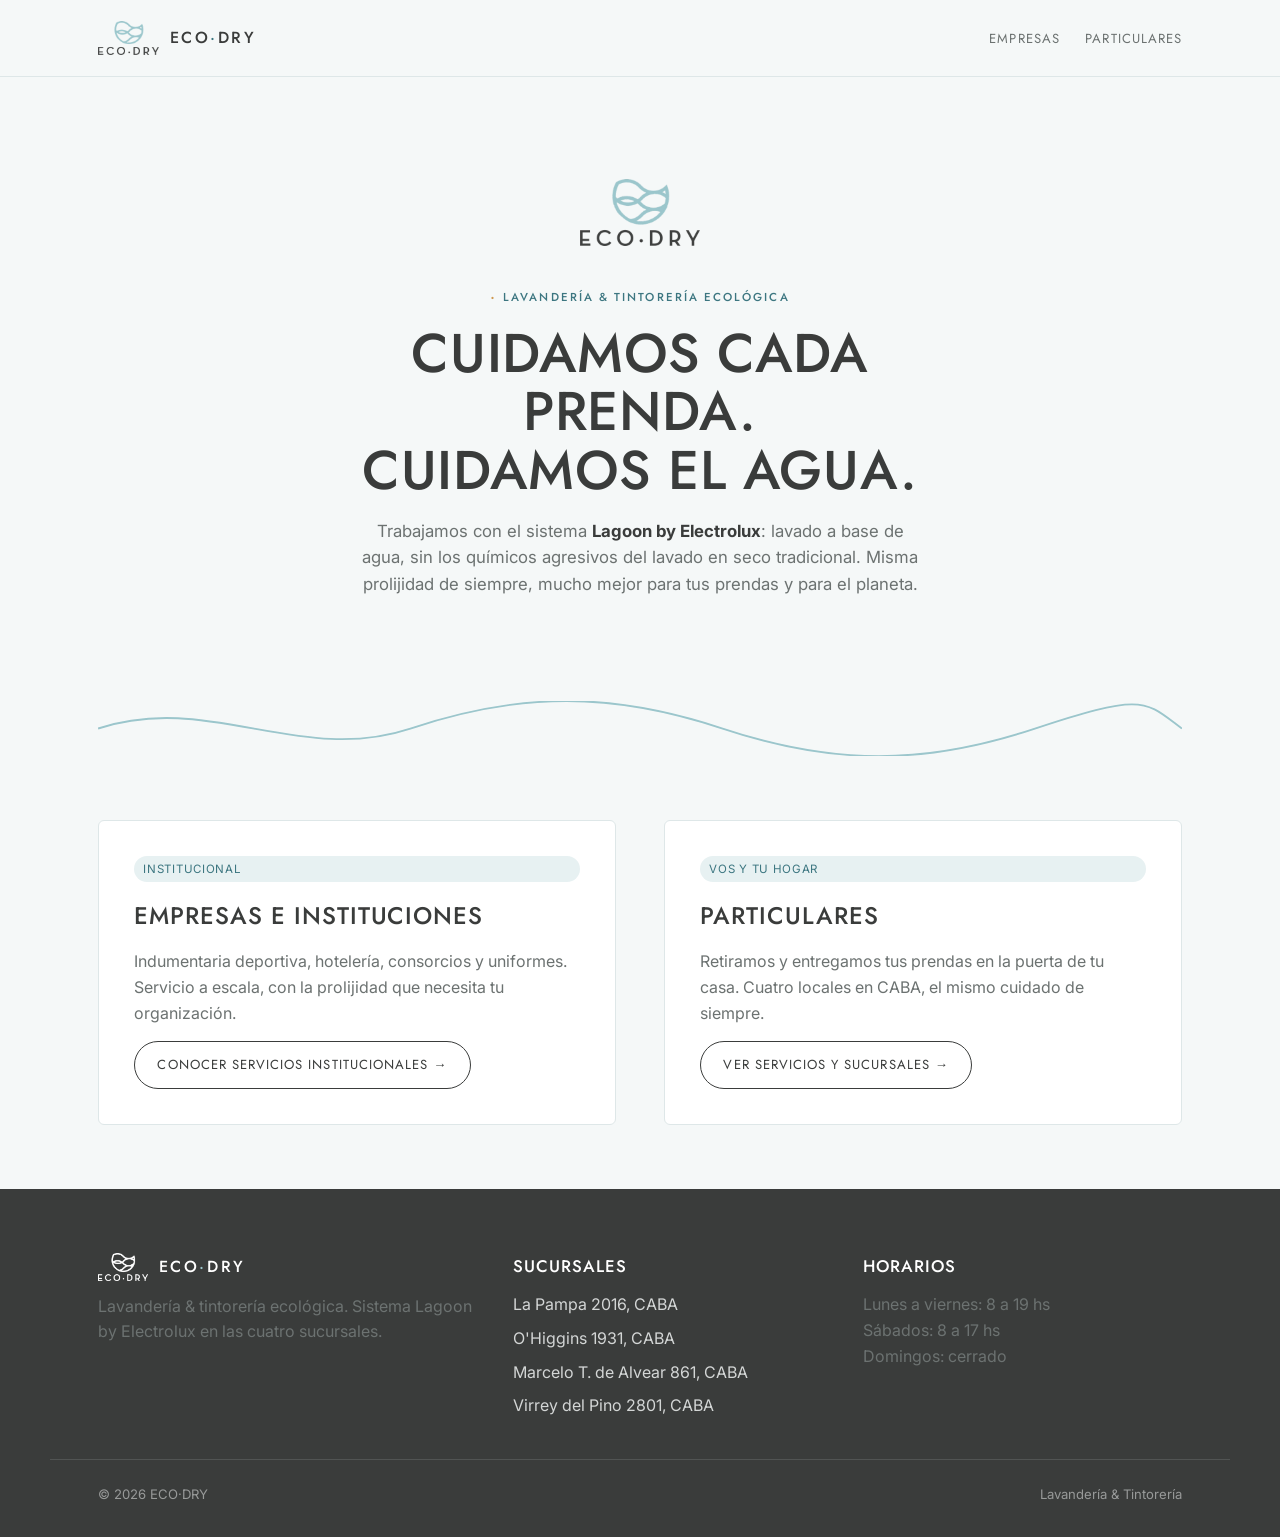
==== index.html @ cd2f5abf "Add files via upload" ====
<!DOCTYPE html>
<html lang="es">
<head>
<meta charset="UTF-8">
<meta name="viewport" content="width=device-width, initial-scale=1.0">
<title>ECO·DRY — Lavandería & Tintorería Ecológica</title>
<meta name="description" content="ECO·DRY: lavandería y tintorería ecológica en CABA con sistema Lagoon by Electrolux. Servicios para empresas, instituciones y particulares.">
<link rel="icon" type="image/png" href="[data-uri]">
<link rel="preconnect" href="https://fonts.googleapis.com">
<link rel="preconnect" href="https://fonts.gstatic.com" crossorigin>
<link href="https://fonts.googleapis.com/css2?family=Jost:wght@400;500;600&family=Inter:wght@400;500;600&display=swap" rel="stylesheet">
<link rel="stylesheet" href="styles.css">
</head>
<body>

<header class="site-header">
  <div class="wrap">
    <a class="brand" href="index.html" aria-label="ECO·DRY — Inicio">
      <img src="[data-uri]" alt="ECO·DRY">
      <span class="brand-word">ECO<span class="dot">·</span>DRY</span>
    </a>
    <nav class="site-nav">
      <a href="empresas.html">Empresas</a>
      <a href="particulares.html">Particulares</a>
    </nav>
  </div>
</header>

<main>
  <section class="section">
    <div class="wrap stack center mx-auto" style="max-width:760px;">
      <img src="[data-uri]" alt="" style="width:120px; margin:0 auto 1.5rem;">
      <span class="eyebrow center" style="justify-content:center;">Lavandería & tintorería ecológica</span>
      <h1>Cuidamos cada prenda.<br>Cuidamos el agua.</h1>
      <p style="font-size:1.05rem; max-width:560px; margin:0 auto;">Trabajamos con el sistema <strong style="color:var(--ink);">Lagoon by Electrolux</strong>: lavado a base de agua, sin los químicos agresivos del lavado en seco tradicional. Misma prolijidad de siempre, mucho mejor para tus prendas y para el planeta.</p>
    </div>
  </section>

  <div class="wrap">
    <svg class="wave-divider" viewBox="0 0 1180 60" fill="none" xmlns="http://www.w3.org/2000/svg" aria-hidden="true">
      <path d="M0 30 C 120 -10, 220 70, 340 30 S 560 -10, 680 30 S 900 70, 1020 30 S 1140 0, 1180 30" stroke="currentColor" stroke-width="2"/>
    </svg>
  </div>

  <section class="section--tight">
    <div class="wrap">
      <div class="cols-2">

        <a href="empresas.html" class="card" style="text-decoration:none; color:inherit; display:flex; flex-direction:column; gap:0.9rem; transition:border-color .25s var(--ease), transform .25s var(--ease);" onmouseover="this.style.borderColor='var(--lagoon-deep)'" onmouseout="this.style.borderColor='var(--line)'">
          <span class="tag">Institucional</span>
          <h2 style="font-size:1.5rem;">Empresas e instituciones</h2>
          <p>Indumentaria deportiva, hotelería, consorcios y uniformes. Servicio a escala, con la prolijidad que necesita tu organización.</p>
          <span class="btn btn-ghost" style="margin-top:auto; width:fit-content;">Conocer servicios institucionales →</span>
        </a>

        <a href="particulares.html" class="card" style="text-decoration:none; color:inherit; display:flex; flex-direction:column; gap:0.9rem; transition:border-color .25s var(--ease);" onmouseover="this.style.borderColor='var(--lagoon-deep)'" onmouseout="this.style.borderColor='var(--line)'">
          <span class="tag">Vos y tu hogar</span>
          <h2 style="font-size:1.5rem;">Particulares</h2>
          <p>Retiramos y entregamos tus prendas en la puerta de tu casa. Cuatro locales en CABA, el mismo cuidado de siempre.</p>
          <span class="btn btn-ghost" style="margin-top:auto; width:fit-content;">Ver servicios y sucursales →</span>
        </a>

      </div>
    </div>
  </section>
</main>

<footer class="site-footer">
  <div class="wrap footer-grid">
    <div>
      <div class="brand" style="margin-bottom:0.8rem;">
        <img src="[data-uri]" alt="" style="height:28px; filter:brightness(0) invert(1);">
        <span class="brand-word" style="color:var(--paper);">ECO<span class="dot" style="color:var(--lagoon);">·</span>DRY</span>
      </div>
      <p>Lavandería & tintorería ecológica. Sistema Lagoon by Electrolux en las cuatro sucursales.</p>
    </div>
    <div>
      <h3>Sucursales</h3>
      <ul class="list-plain stack gap-sm" style="margin-top:0.8rem;">
        <li>La Pampa 2016, CABA</li>
        <li>O'Higgins 1931, CABA</li>
        <li>Marcelo T. de Alvear 861, CABA</li>
        <li>Virrey del Pino 2801, CABA</li>
      </ul>
    </div>
    <div>
      <h3>Horarios</h3>
      <p style="margin-top:0.8rem;">Lunes a viernes: 8 a 19 hs<br>Sábados: 8 a 17 hs<br>Domingos: cerrado</p>
    </div>
  </div>
  <div class="wrap footer-bottom">
    <span>© <span id="year"></span> ECO·DRY</span>
    <span>Lavandería & Tintorería</span>
  </div>
</footer>

<script src="script.js"></script>
</body>
</html>
---- styles.css ----
/* ========================================================================
   ECO·DRY — Shared stylesheet
   Tokens drawn from the brand mark: lagoon teal (#9BC6CC) + carbón ink
   (#3F4140). One organic accent — "sol" — reserved for a single signature
   use per page. Geometry is mostly precise/square; only the brand mark,
   buttons and dividers are allowed to curve, echoing the logo's loops.
   ========================================================================= */

:root {
  /* Color */
  --ink: #3a3c3b;          /* carbón — primary text, from wordmark */
  --ink-soft: #6c7271;     /* secondary text */
  --ink-faint: #9aa0a0;    /* tertiary / captions */
  --mist: #f5f8f8;         /* page background */
  --paper: #ffffff;        /* card surfaces */
  --lagoon: #9bc6cc;       /* brand teal, from icon */
  --lagoon-deep: #3c7680;  /* deepened teal — buttons, links, AA contrast */
  --lagoon-pale: #e7f1f2;  /* tint — section backgrounds, badges */
  --sol: #cf9a52;          /* single warm accent — used sparingly */
  --line: #dee7e8;         /* hairline borders */
  --ink-on-deep: #f3f8f8;  /* text on --lagoon-deep */

  /* Type */
  --font-display: "Jost", "Futura", sans-serif;
  --font-body: "Inter", "Helvetica Neue", sans-serif;

  /* Rhythm */
  --gutter: clamp(1.25rem, 4vw, 3rem);
  --radius-card: 6px;
  --radius-pill: 999px;
  --ease: cubic-bezier(0.22, 1, 0.36, 1);
}

* { box-sizing: border-box; }
html { scroll-behavior: smooth; }
@media (prefers-reduced-motion: reduce) {
  html { scroll-behavior: auto; }
  * { animation-duration: 0.001ms !important; animation-iteration-count: 1 !important; transition-duration: 0.001ms !important; }
}

body {
  margin: 0;
  background: var(--mist);
  color: var(--ink);
  font-family: var(--font-body);
  font-size: 16px;
  line-height: 1.6;
  -webkit-font-smoothing: antialiased;
}

img { max-width: 100%; display: block; }

a { color: var(--lagoon-deep); text-decoration: none; }
a:hover { text-decoration: underline; }

:focus-visible {
  outline: 2px solid var(--lagoon-deep);
  outline-offset: 3px;
  border-radius: 2px;
}

h1, h2, h3 {
  font-family: var(--font-display);
  font-weight: 500;
  text-transform: uppercase;
  letter-spacing: 0.04em;
  color: var(--ink);
  margin: 0;
}

h1 { font-size: clamp(2rem, 5.4vw, 3.4rem); line-height: 1.08; letter-spacing: 0.01em; }
h2 { font-size: clamp(1.5rem, 3vw, 2.1rem); }
h3 { font-size: 1.05rem; letter-spacing: 0.06em; }

p { margin: 0; color: var(--ink-soft); }

.eyebrow {
  display: inline-flex;
  align-items: center;
  gap: 0.5em;
  font-family: var(--font-display);
  text-transform: uppercase;
  letter-spacing: 0.18em;
  font-size: 0.72rem;
  color: var(--lagoon-deep);
  font-weight: 500;
}
.eyebrow::before {
  content: "·";
  font-size: 1.4em;
  line-height: 0;
  color: var(--sol);
}

.dot { color: var(--lagoon-deep); }

/* ---------- Layout helpers ---------- */
.wrap {
  max-width: 1180px;
  margin: 0 auto;
  padding: 0 var(--gutter);
}
.section { padding: clamp(3.5rem, 8vw, 6.5rem) 0; }
.section--tight { padding: clamp(2.5rem, 5vw, 4rem) 0; }
.section--pale { background: var(--lagoon-pale); }
.section--deep { background: var(--lagoon-deep); color: var(--ink-on-deep); }
.section--deep p { color: rgba(243, 248, 248, 0.82); }
.section--deep h2, .section--deep .eyebrow { color: var(--ink-on-deep); }
.section--deep .eyebrow::before { color: var(--paper); }

.stack { display: grid; gap: 1.1rem; }
.cols-2 { display: grid; gap: clamp(1.5rem, 4vw, 3rem); grid-template-columns: 1fr; }
.cols-3 { display: grid; gap: 1.5rem; grid-template-columns: 1fr; }
@media (min-width: 720px) {
  .cols-2 { grid-template-columns: 1fr 1fr; }
  .cols-3 { grid-template-columns: repeat(3, 1fr); }
}

/* ---------- Header ---------- */
.site-header {
  position: sticky;
  top: 0;
  z-index: 40;
  background: rgba(245, 248, 248, 0.92);
  backdrop-filter: blur(8px);
  border-bottom: 1px solid var(--line);
}
.site-header .wrap {
  display: flex;
  align-items: center;
  justify-content: space-between;
  height: 76px;
}
.brand {
  display: flex;
  align-items: center;
  gap: 0.65rem;
  color: var(--ink);
}
.brand img { height: 34px; width: auto; }
.brand-word {
  font-family: var(--font-display);
  letter-spacing: 0.16em;
  font-size: 1rem;
  font-weight: 500;
}
.site-nav {
  display: flex;
  align-items: center;
  gap: clamp(1rem, 2vw, 2rem);
  font-family: var(--font-display);
  letter-spacing: 0.08em;
  font-size: 0.82rem;
  text-transform: uppercase;
}
.site-nav a { color: var(--ink-soft); }
.site-nav a.is-current { color: var(--ink); border-bottom: 1px solid var(--sol); padding-bottom: 4px; }
.site-nav a:hover { color: var(--lagoon-deep); text-decoration: none; }

@media (max-width: 560px) {
  .site-header .wrap { height: auto; flex-wrap: wrap; padding-top: 0.9rem; padding-bottom: 0.9rem; gap: 0.7rem; }
  .site-nav { gap: 1rem; font-size: 0.74rem; }
  .brand-word { font-size: 0.9rem; }
}

/* ---------- Buttons ---------- */
.btn {
  display: inline-flex;
  align-items: center;
  gap: 0.55em;
  font-family: var(--font-display);
  text-transform: uppercase;
  letter-spacing: 0.08em;
  font-size: 0.82rem;
  padding: 0.95em 1.7em;
  border-radius: var(--radius-pill);
  border: 1px solid transparent;
  cursor: pointer;
  transition: transform 0.25s var(--ease), background 0.25s var(--ease), color 0.25s var(--ease), border-color .25s var(--ease);
  white-space: nowrap;
}
.btn:hover { transform: translateY(-1px); text-decoration: none; }
.btn-primary { background: var(--lagoon-deep); color: var(--ink-on-deep); }
.btn-primary:hover { background: #335f68; }
.btn-ghost { background: transparent; color: var(--ink); border-color: var(--ink); }
.btn-ghost:hover { border-color: var(--lagoon-deep); color: var(--lagoon-deep); }
.btn-on-deep { background: var(--paper); color: var(--lagoon-deep); }
.btn-on-deep:hover { background: var(--lagoon-pale); }
.btn-wa { background: #ffffff; color: var(--ink); border-color: var(--line); }
.btn-wa:hover { border-color: var(--lagoon-deep); color: var(--lagoon-deep); }

/* ---------- Cards ---------- */
.card {
  background: var(--paper);
  border: 1px solid var(--line);
  border-radius: var(--radius-card);
  padding: clamp(1.5rem, 3vw, 2.2rem);
}

/* ---------- Wave divider (signature element) ---------- */
.wave-divider {
  display: block;
  width: 100%;
  height: auto;
  color: var(--lagoon);
}
.wave-divider path {
  stroke-dasharray: 1400;
  stroke-dashoffset: 1400;
  animation: draw 2.4s var(--ease) forwards;
}
@keyframes draw { to { stroke-dashoffset: 0; } }

/* ---------- Footer ---------- */
.site-footer {
  background: var(--ink);
  color: rgba(245, 248, 248, 0.82);
  padding: clamp(2.5rem, 5vw, 4rem) 0 2rem;
}
.site-footer h3 { color: var(--paper); }
.site-footer a { color: rgba(245, 248, 248, 0.82); }
.site-footer a:hover { color: var(--lagoon); }
.footer-grid {
  display: grid;
  gap: 2rem;
  grid-template-columns: 1fr;
}
@media (min-width: 720px) {
  .footer-grid { grid-template-columns: 1.2fr 1fr 1fr; }
}
.footer-bottom {
  margin-top: 2.5rem;
  padding-top: 1.5rem;
  border-top: 1px solid rgba(245, 248, 248, 0.12);
  font-size: 0.82rem;
  color: rgba(245, 248, 248, 0.5);
  display: flex;
  flex-wrap: wrap;
  gap: 0.75rem;
  justify-content: space-between;
}

/* ---------- Utility ---------- */
.muted { color: var(--ink-faint); font-size: 0.88rem; }
.center { text-align: center; }
.mx-auto { margin-left: auto; margin-right: auto; }
.gap-sm { gap: 0.5rem; }
.list-plain { list-style: none; margin: 0; padding: 0; }
.tag {
  display: inline-block;
  font-size: 0.72rem;
  letter-spacing: 0.06em;
  text-transform: uppercase;
  padding: 0.35em 0.8em;
  border-radius: var(--radius-pill);
  background: var(--lagoon-pale);
  color: var(--lagoon-deep);
}
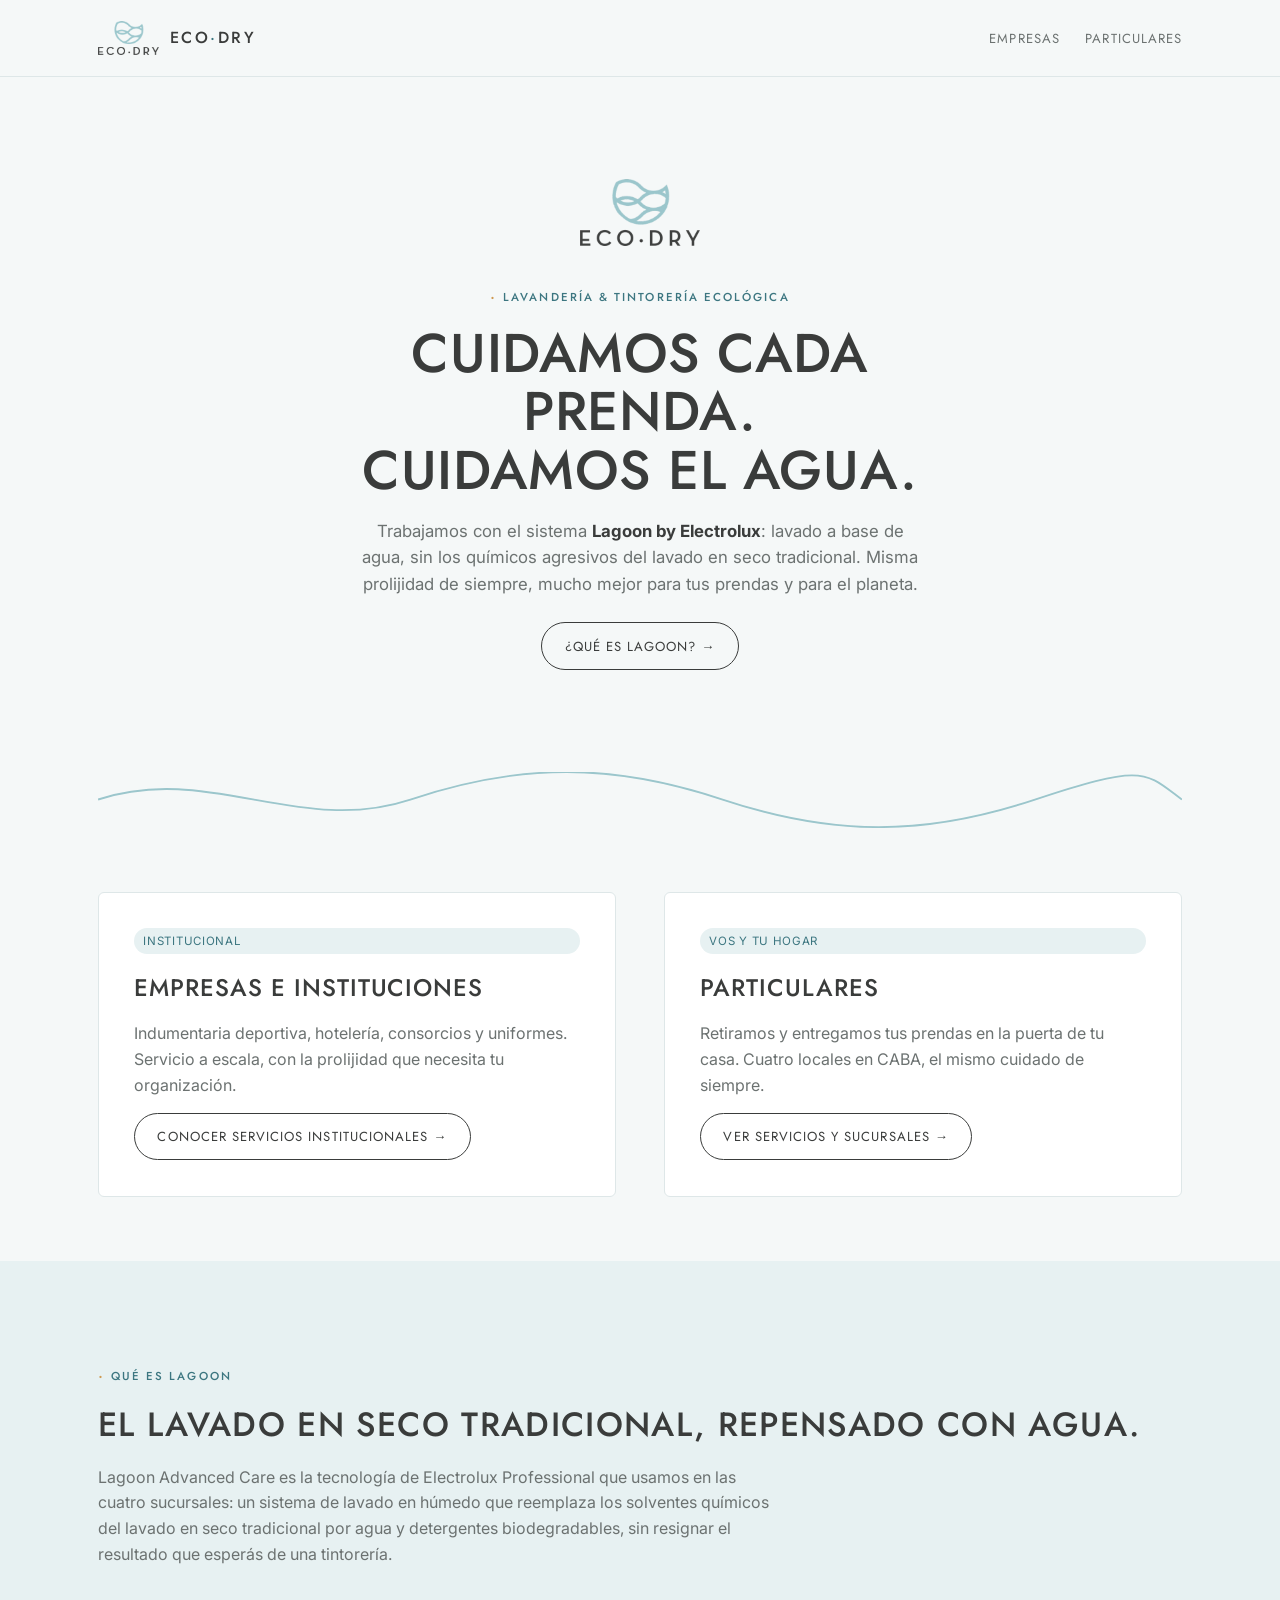
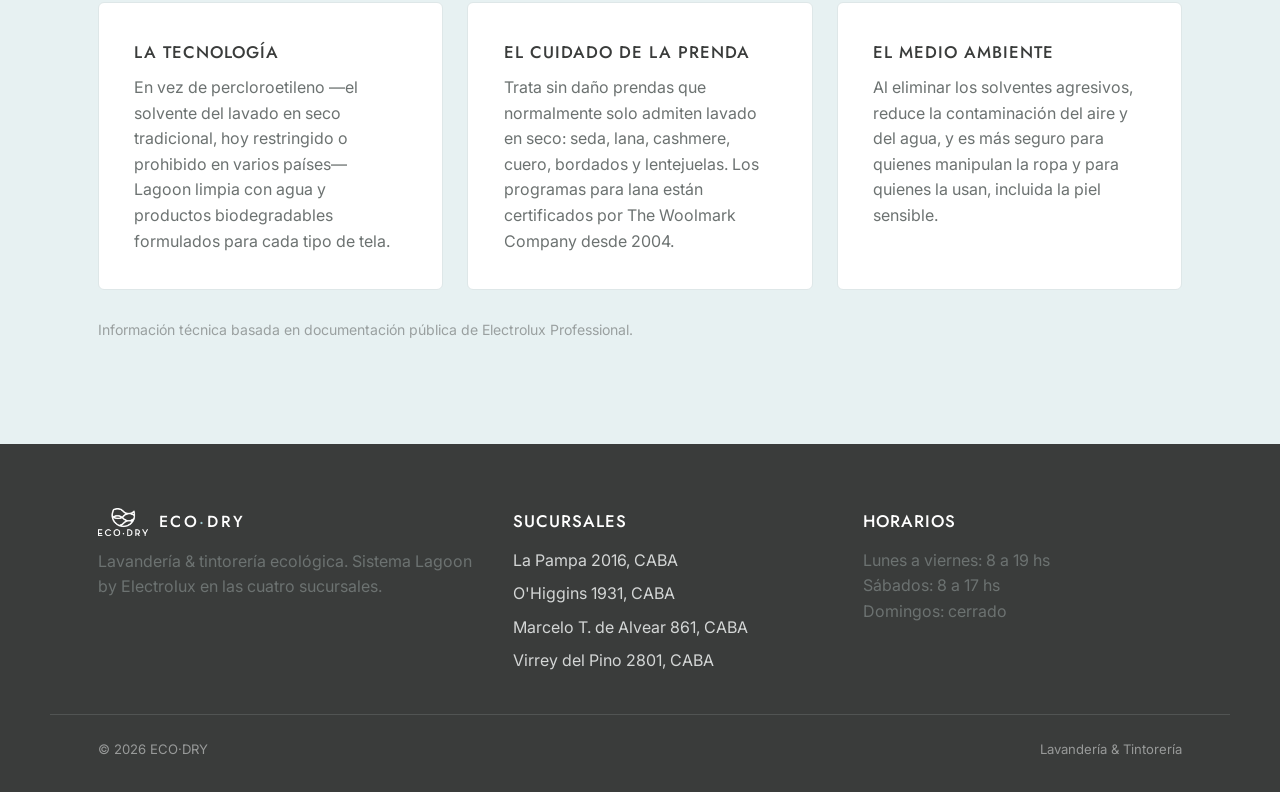
==== commit 70ebab2b: "Add files via upload" ====
--- a/index.html
+++ b/index.html
@@ -33,6 +33,7 @@
       <span class="eyebrow center" style="justify-content:center;">Lavandería & tintorería ecológica</span>
       <h1>Cuidamos cada prenda.<br>Cuidamos el agua.</h1>
       <p style="font-size:1.05rem; max-width:560px; margin:0 auto;">Trabajamos con el sistema <strong style="color:var(--ink);">Lagoon by Electrolux</strong>: lavado a base de agua, sin los químicos agresivos del lavado en seco tradicional. Misma prolijidad de siempre, mucho mejor para tus prendas y para el planeta.</p>
+      <a href="#lagoon" class="btn btn-ghost" style="margin:0.4rem auto 0;">¿Qué es Lagoon? →</a>
     </div>
   </section>
 
@@ -61,6 +62,29 @@
         </a>
 
       </div>
+    </div>
+  </section>
+
+  <section class="section section--pale" id="lagoon">
+    <div class="wrap">
+      <span class="eyebrow">Qué es Lagoon</span>
+      <h2 style="margin-top:0.6rem;">El lavado en seco tradicional, repensado con agua.</h2>
+      <p style="margin-top:0.8rem; max-width:680px;">Lagoon Advanced Care es la tecnología de Electrolux Professional que usamos en las cuatro sucursales: un sistema de lavado en húmedo que reemplaza los solventes químicos del lavado en seco tradicional por agua y detergentes biodegradables, sin resignar el resultado que esperás de una tintorería.</p>
+      <div class="cols-3" style="margin-top:2.2rem;">
+        <div class="card">
+          <h3>La tecnología</h3>
+          <p style="margin-top:0.6rem;">En vez de percloroetileno —el solvente del lavado en seco tradicional, hoy restringido o prohibido en varios países— Lagoon limpia con agua y productos biodegradables formulados para cada tipo de tela.</p>
+        </div>
+        <div class="card">
+          <h3>El cuidado de la prenda</h3>
+          <p style="margin-top:0.6rem;">Trata sin daño prendas que normalmente solo admiten lavado en seco: seda, lana, cashmere, cuero, bordados y lentejuelas. Los programas para lana están certificados por The Woolmark Company desde 2004.</p>
+        </div>
+        <div class="card">
+          <h3>El medio ambiente</h3>
+          <p style="margin-top:0.6rem;">Al eliminar los solventes agresivos, reduce la contaminación del aire y del agua, y es más seguro para quienes manipulan la ropa y para quienes la usan, incluida la piel sensible.</p>
+        </div>
+      </div>
+      <p class="muted" style="margin-top:1.8rem;">Información técnica basada en documentación pública de Electrolux Professional.</p>
     </div>
   </section>
 </main>
